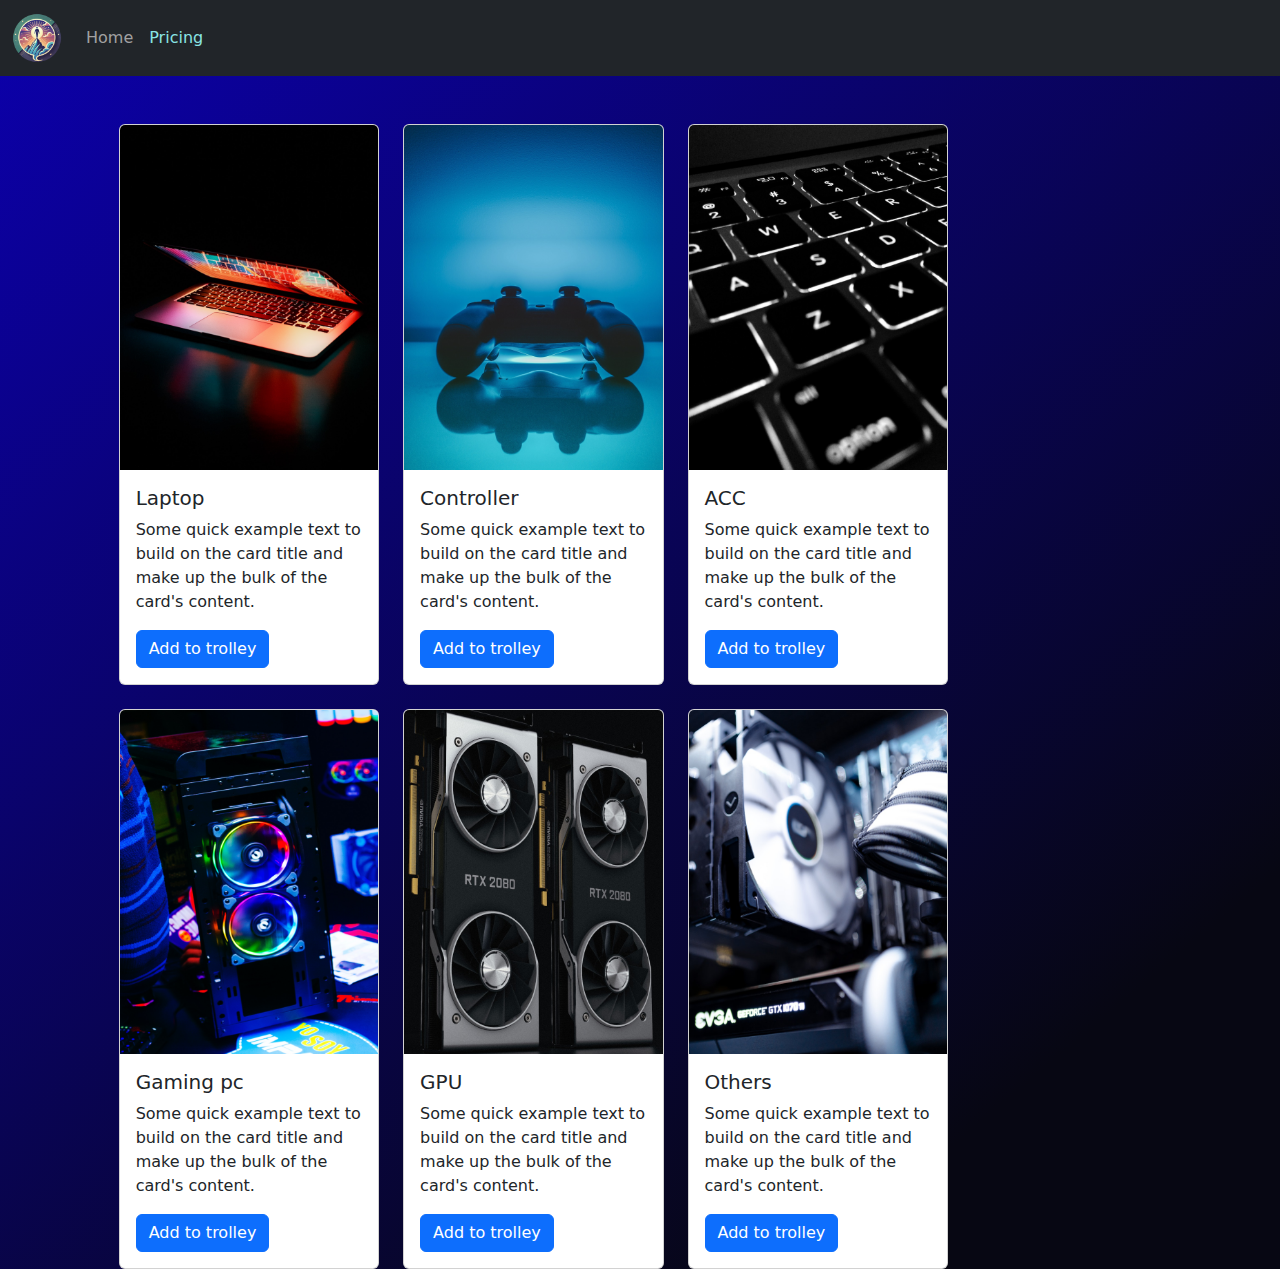
==== pricing.html @ 269f8939 "divided the container into 3 parts, added product cards" ====
<!DOCTYPE html>
<html lang="en">

<head>
    <meta charset="UTF-8">
    <meta name="viewport" content="width=device-width, initial-scale=1.0">
    <link href="https://cdn.jsdelivr.net/npm/bootstrap@5.3.3/dist/css/bootstrap.min.css" rel="stylesheet"
        integrity="sha384-QWTKZyjpPEjISv5WaRU9OFeRpok6YctnYmDr5pNlyT2bRjXh0JMhjY6hW+ALEwIH" crossorigin="anonymous">
    <link rel="stylesheet" href="sources/styles/my-styles.css">
    <title>Document</title>
</head>

<body>
    <header>
        <nav class="navbar navbar-expand-lg bg-dark">
            <div class="container-fluid">
                <a class="navbar-brand" href="index.html"><img src="sources/images/Logo.png" alt="Logo image"></a>
                <button class="navbar-toggler" type="button" data-bs-toggle="collapse" data-bs-target="#navbarNav"
                    aria-controls="navbarNav" aria-expanded="false" aria-label="Toggle navigation">
                    <span class="navbar-toggler-icon"></span>
                </button>
                <div class="collapse navbar-collapse" id="navbarNav">
                    <ul class="navbar-nav">
                        <li class="nav-item">
                            <a class="nav-link" aria-current="page" href="index.html">Home</a>
                        </li>
                        <li class="nav-item">
                            <a class="nav-link active" href="pricing.html">Pricing</a>
                        </li>
                    </ul>
                </div>
            </div>
        </nav>
    </header>


    <section>
        <div class="container-fluid mt-4">
            <div class="row">

                <div class="col-lg-1">

                </div>

                <div class="col-lg-8 col-md-12">
                    <div class="row">
                        <div class="col-lg-4 col-md-6">
                            <div class="card mt-4">
                                <img src="sources/images/laptop.png" class="card-img-top" alt="Laptop image">
                                <div class="card-body">
                                    <h5 class="card-title">Laptop</h5>
                                    <p class="card-text">Some quick example text to build on the card title and make up
                                        the bulk
                                        of the card's content.</p>
                                    <a href="#" class="btn btn-primary">Add to trolley</a>
                                </div>
                            </div>
                        </div>
                        <div class="col-lg-4 col-md-6 mt-4">
                            <div class="card">
                                <img src="sources/images/controller.png" class="card-img-top" alt="Controller image">
                                <div class="card-body">
                                    <h5 class="card-title">Controller</h5>
                                    <p class="card-text">Some quick example text to build on the card title and make up
                                        the bulk
                                        of the card's content.</p>
                                    <a href="#" class="btn btn-primary">Add to trolley</a>
                                </div>
                            </div>
                        </div>
                        <div class="col-lg-4 col-md-6 mt-4">
                            <div class="card">
                                <img src="sources/images/acc.png" class="card-img-top" alt="ACC image">
                                <div class="card-body">
                                    <h5 class="card-title">ACC</h5>
                                    <p class="card-text">Some quick example text to build on the card title and make up
                                        the bulk
                                        of the card's content.</p>
                                    <a href="#" class="btn btn-primary">Add to trolley</a>
                                </div>
                            </div>
                        </div>
                        <div class="col-lg-4 col-md-6 mt-4">
                            <div class="card">
                                <img src="sources/images/gaming pc.png" class="card-img-top" alt="Gamin ps image">
                                <div class="card-body">
                                    <h5 class="card-title">Gaming pc</h5>
                                    <p class="card-text">Some quick example text to build on the card title and make up
                                        the bulk
                                        of the card's content.</p>
                                    <a href="#" class="btn btn-primary">Add to trolley</a>
                                </div>
                            </div>
                        </div>
                        <div class="col-lg-4 col-md-6 mt-4">
                            <div class="card">
                                <img src="sources/images/gpu.png" class="card-img-top" alt="GPU image">
                                <div class="card-body">
                                    <h5 class="card-title">GPU</h5>
                                    <p class="card-text">Some quick example text to build on the card title and make up
                                        the bulk
                                        of the card's content.</p>
                                    <a href="#" class="btn btn-primary">Add to trolley</a>
                                </div>
                            </div>
                        </div>
                        <div class="col-lg-4 col-md-6 mt-4">
                            <div class="card">
                                <img src="sources/images/other.png" class="card-img-top" alt="Others image">
                                <div class="card-body">
                                    <h5 class="card-title">Others</h5>
                                    <p class="card-text">Some quick example text to build on the card title and make up
                                        the bulk
                                        of the card's content.</p>
                                    <a href="#" class="btn btn-primary">Add to trolley</a>
                                </div>
                            </div>
                        </div>
                    </div>
                </div>

                <div class="col-lg-3 col-md-12">

                </div>

            </div>
        </div>
    </section>


    <footer>

    </footer>


    <script src="https://cdn.jsdelivr.net/npm/bootstrap@5.3.3/dist/js/bootstrap.bundle.min.js"
        integrity="sha384-YvpcrYf0tY3lHB60NNkmXc5s9fDVZLESaAA55NDzOxhy9GkcIdslK1eN7N6jIeHz"
        crossorigin="anonymous"></script>
</body>

</html>
---- sources/styles/my-styles.css ----
body {
    background: linear-gradient(140deg, #0c00ad 0%, #070713 83%);
}

/* menu nav */

.navbar-brand img{
    width: 50px;
}

.nav-link {
    color: rgb(161, 161, 161);
}

.navbar-nav .nav-link.active {
    color: rgb(137, 228, 228);
}

.navbar-toggler {
    background-color: rgb(137, 228, 228);
}
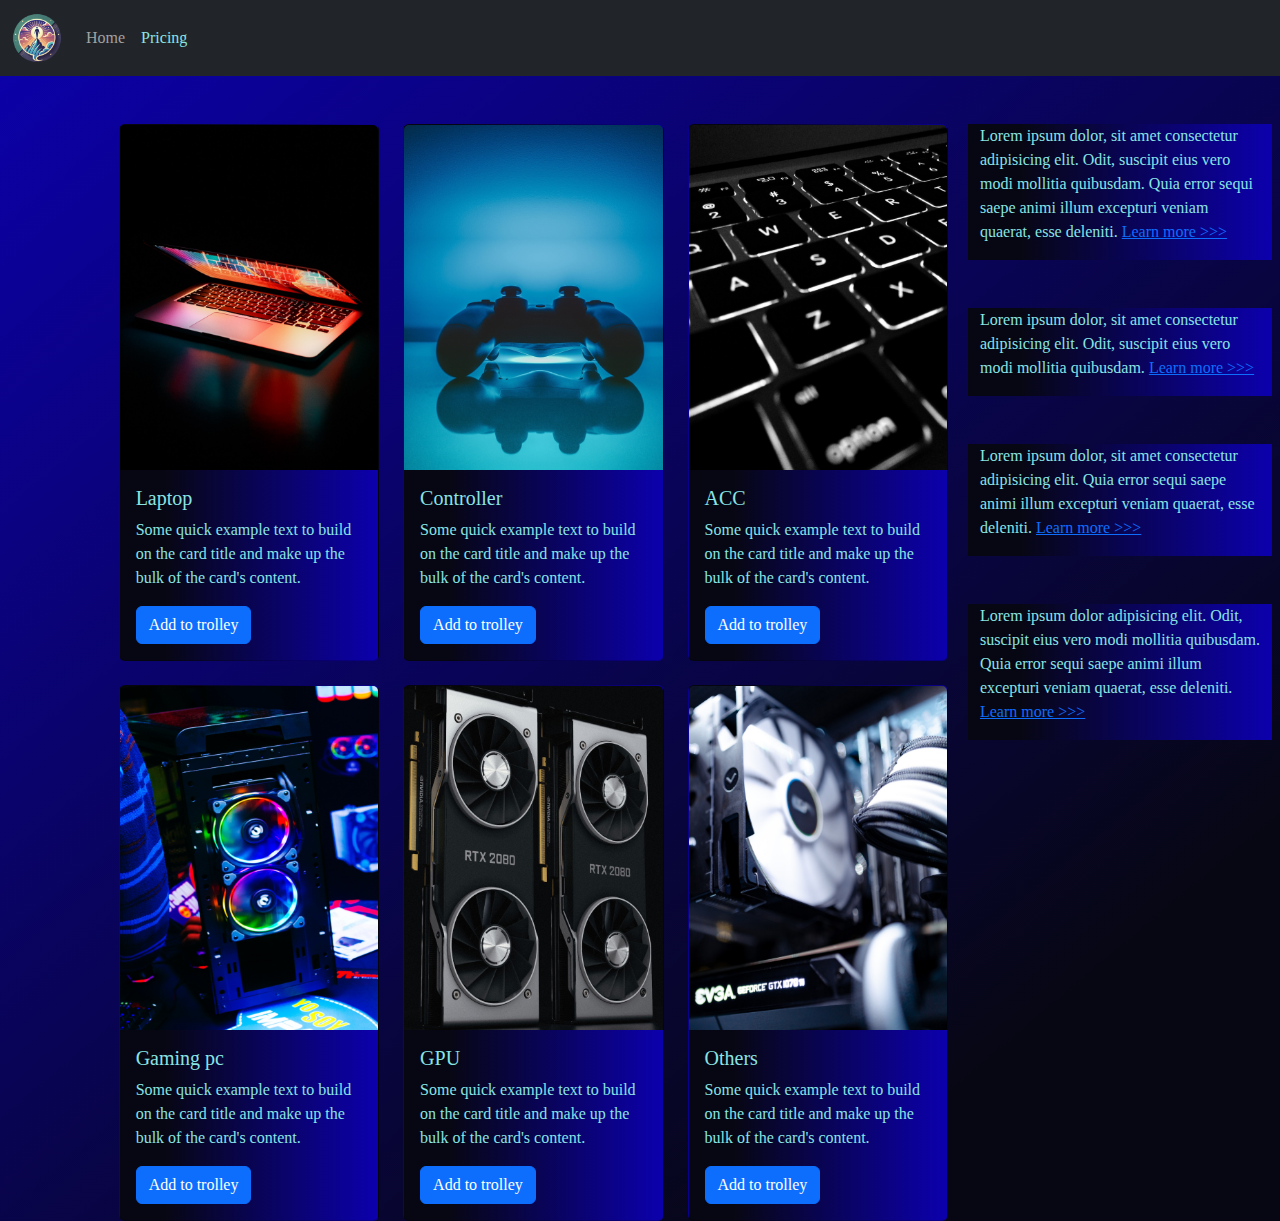
==== commit 348f4420: "added right sidebar" ====
--- a/pricing.html
+++ b/pricing.html
@@ -120,6 +120,26 @@
                 </div>
 
                 <div class="col-lg-3 col-md-12">
+                    <div class="row px-2">
+                        <div class="col-lg-12 sidebar my-4">
+                            <p>Lorem ipsum dolor, sit amet consectetur adipisicing elit. Odit, suscipit eius vero modi
+                                mollitia quibusdam. Quia error sequi saepe animi illum excepturi veniam quaerat, esse
+                                deleniti. <a href="#">Learn more >>></a></p>
+                        </div>
+                        <div class="col-lg-12 sidebar my-4">
+                            <p>Lorem ipsum dolor, sit amet consectetur adipisicing elit. Odit, suscipit eius vero modi
+                                mollitia quibusdam. <a href="#">Learn more >>></a></p>
+                        </div>
+                        <div class="col-lg-12 sidebar my-4">
+                            <p>Lorem ipsum dolor, sit amet consectetur adipisicing elit. Quia error sequi saepe animi illum excepturi veniam quaerat, esse
+                                deleniti. <a href="#">Learn more >>></a></p>
+                        </div>
+                        <div class="col-lg-12 sidebar my-4">
+                            <p>Lorem ipsum dolor adipisicing elit. Odit, suscipit eius vero modi
+                                mollitia quibusdam. Quia error sequi saepe animi illum excepturi veniam quaerat, esse
+                                deleniti. <a href="#">Learn more >>></a></p>
+                        </div>
+                    </div>
 
                 </div>
 
--- a/sources/styles/my-styles.css
+++ b/sources/styles/my-styles.css
@@ -1,4 +1,8 @@
+
+@import url('https://fonts.googleapis.com/css?family=Roboto&display=swap');
+
 body {
+    font-family: Michroma, serif;
     background: linear-gradient(140deg, #0c00ad 0%, #070713 83%);
 }
 
@@ -18,4 +22,16 @@
 
 .navbar-toggler {
     background-color: rgb(137, 228, 228);
+}
+
+
+
+.sidebar {
+    color: rgb(137, 228, 228);
+    background: linear-gradient(270deg, #0c00ad 0%, #070713 83%);
+}
+
+.card {
+    color: rgb(137, 228, 228);
+    background: linear-gradient(270deg, #0c00ad 0%, #070713 83%);
 }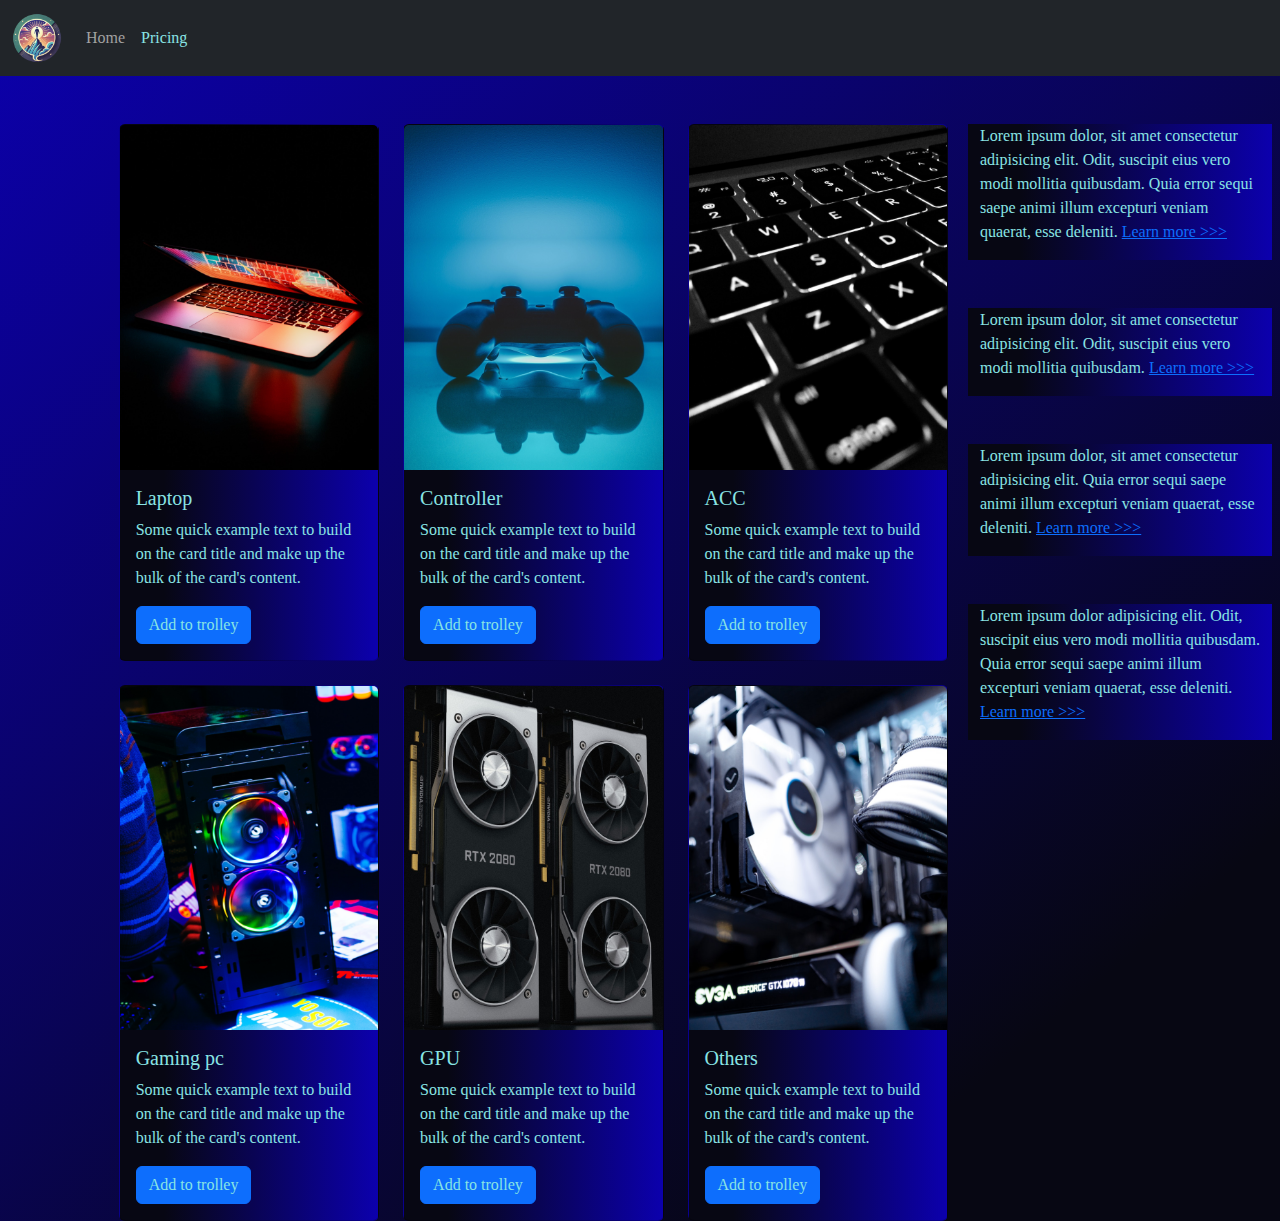
==== commit ab4bc9c7: "created links for product card" ====
--- a/pricing.html
+++ b/pricing.html
@@ -37,21 +37,20 @@
     <section>
         <div class="container-fluid mt-4">
             <div class="row">
-
                 <div class="col-lg-1">
-
                 </div>
 
                 <div class="col-lg-8 col-md-12">
                     <div class="row">
-                        <div class="col-lg-4 col-md-6">
-                            <div class="card mt-4">
-                                <img src="sources/images/laptop.png" class="card-img-top" alt="Laptop image">
+                        <div class="col-lg-4 col-md-6 mt-4">
+                            <div class="card">
+                                <a href="#"><img src="sources/images/laptop.png" class="card-img-top" alt="Laptop image"></a>
                                 <div class="card-body">
-                                    <h5 class="card-title">Laptop</h5>
-                                    <p class="card-text">Some quick example text to build on the card title and make up
-                                        the bulk
-                                        of the card's content.</p>
+                                    <h5 class="card-title"><a href="#">Laptop</a></h5>
+                                    <p class="card-text"><a href="#">
+                                        Some quick example text to build on the card title and make up
+                                            the bulk of the card's content.
+                                    </a></p>
                                     <a href="#" class="btn btn-primary">Add to trolley</a>
                                 </div>
                             </div>
--- a/sources/styles/my-styles.css
+++ b/sources/styles/my-styles.css
@@ -34,4 +34,9 @@
 .card {
     color: rgb(137, 228, 228);
     background: linear-gradient(270deg, #0c00ad 0%, #070713 83%);
+}
+
+.card a {
+    text-decoration: none;
+    color: rgb(137, 228, 228);
 }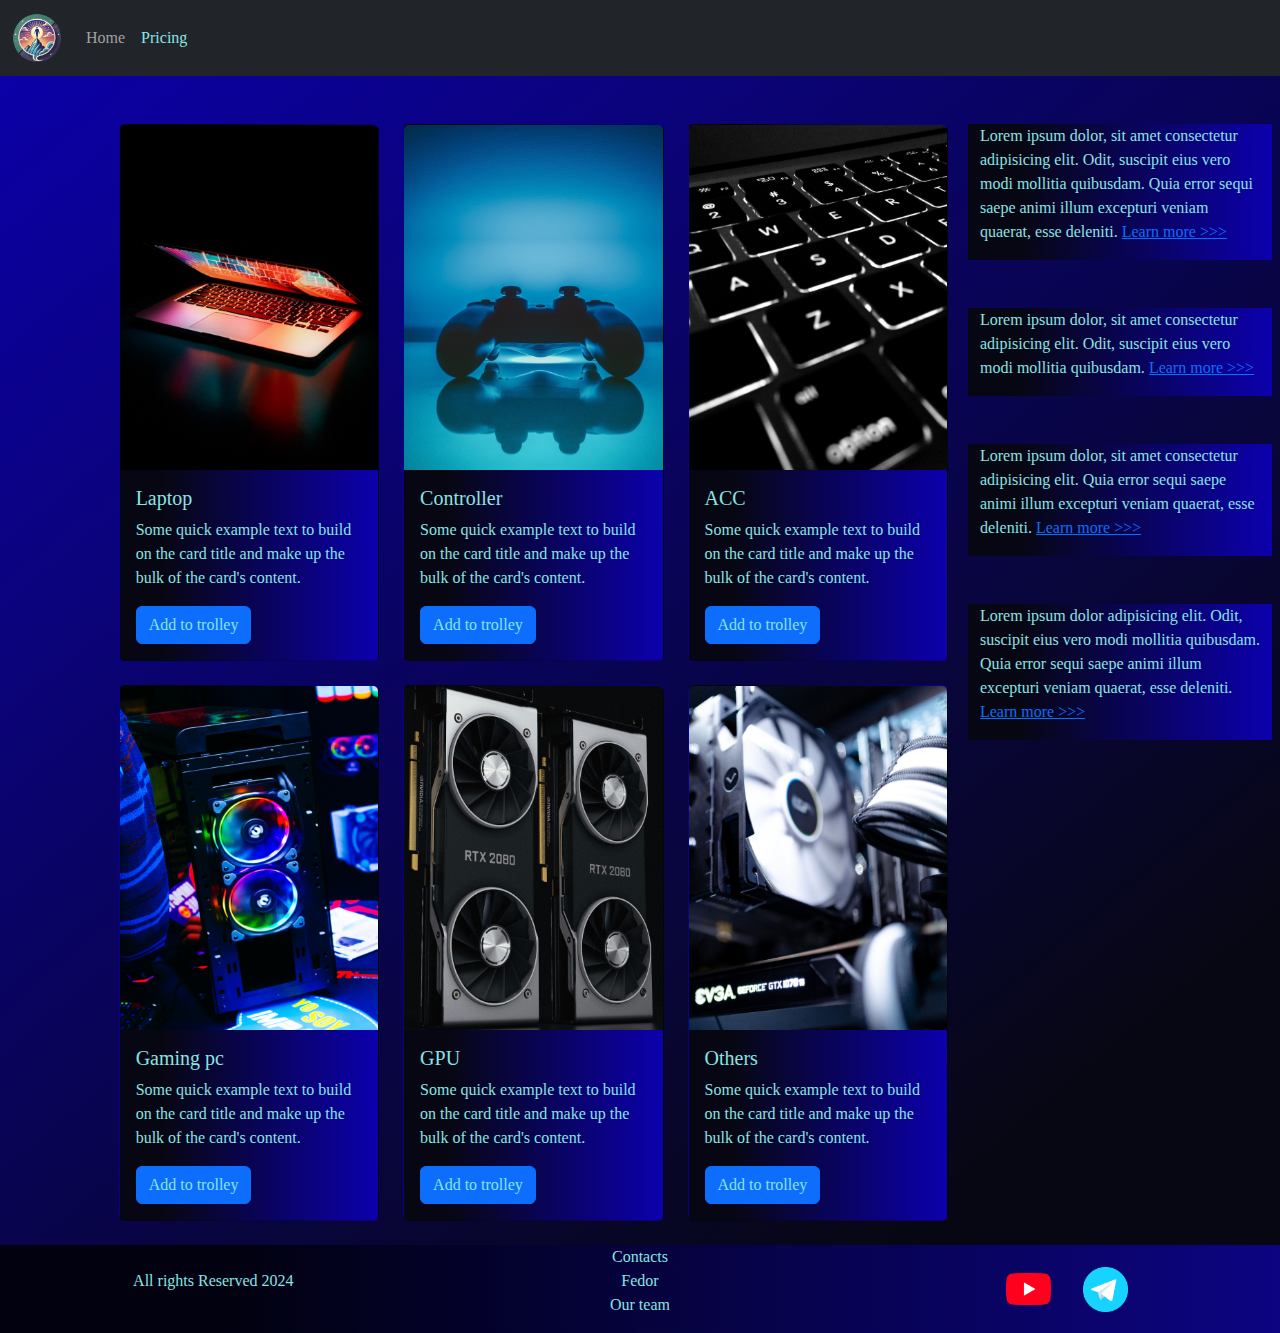
==== commit 2c802da8: "created footer" ====
--- a/pricing.html
+++ b/pricing.html
@@ -33,7 +33,6 @@
         </nav>
     </header>
 
-
     <section>
         <div class="container-fluid mt-4">
             <div class="row">
@@ -44,13 +43,14 @@
                     <div class="row">
                         <div class="col-lg-4 col-md-6 mt-4">
                             <div class="card">
-                                <a href="#"><img src="sources/images/laptop.png" class="card-img-top" alt="Laptop image"></a>
+                                <a href="#"><img src="sources/images/laptop.png" class="card-img-top"
+                                        alt="Laptop image"></a>
                                 <div class="card-body">
                                     <h5 class="card-title"><a href="#">Laptop</a></h5>
                                     <p class="card-text"><a href="#">
-                                        Some quick example text to build on the card title and make up
+                                            Some quick example text to build on the card title and make up
                                             the bulk of the card's content.
-                                    </a></p>
+                                        </a></p>
                                     <a href="#" class="btn btn-primary">Add to trolley</a>
                                 </div>
                             </div>
@@ -130,7 +130,8 @@
                                 mollitia quibusdam. <a href="#">Learn more >>></a></p>
                         </div>
                         <div class="col-lg-12 sidebar my-4">
-                            <p>Lorem ipsum dolor, sit amet consectetur adipisicing elit. Quia error sequi saepe animi illum excepturi veniam quaerat, esse
+                            <p>Lorem ipsum dolor, sit amet consectetur adipisicing elit. Quia error sequi saepe animi
+                                illum excepturi veniam quaerat, esse
                                 deleniti. <a href="#">Learn more >>></a></p>
                         </div>
                         <div class="col-lg-12 sidebar my-4">
@@ -139,16 +140,26 @@
                                 deleniti. <a href="#">Learn more >>></a></p>
                         </div>
                     </div>
-
                 </div>
-
             </div>
         </div>
     </section>
 
-
-    <footer>
-
+    <footer class="mt-4">
+        <div class="container-fluid">
+            <div class="row">
+                <div class="col-lg-4 col-md-12 footer-text text-center">
+                    <p>All rights Reserved 2024</p>
+                </div>
+                <div class="col-lg-4 col-md-12 footer-text text-center">
+                    <p>Contacts<br>Fedor<br>Our team</p>
+                </div>
+                <div class="col-lg-4 col-md-12 media-links">
+                    <img src="sources/images/yt.png" alt="YouTube image">
+                    <img src="sources/images/tg.png" alt="Telegram image">
+                </div>
+            </div>
+        </div>
     </footer>
 
 
--- a/sources/styles/my-styles.css
+++ b/sources/styles/my-styles.css
@@ -39,4 +39,31 @@
 .card a {
     text-decoration: none;
     color: rgb(137, 228, 228);
+}
+
+.slide-text, .footer-text {
+    color: rgb(137, 228, 228);
+    margin: auto auto;
+}
+
+footer {
+    background: linear-gradient(270deg, #0c0481 0%, #01010f 83%);    
+}
+
+.media-links {
+    display: flex;
+    justify-content: center;
+    align-items: center;
+}
+
+.media-links img {
+    width: 45px;
+    margin-inline: 1em;
+}
+
+
+@media (max-width: 755px) {
+    .carousel-indicators {
+        display: none;
+    }
 }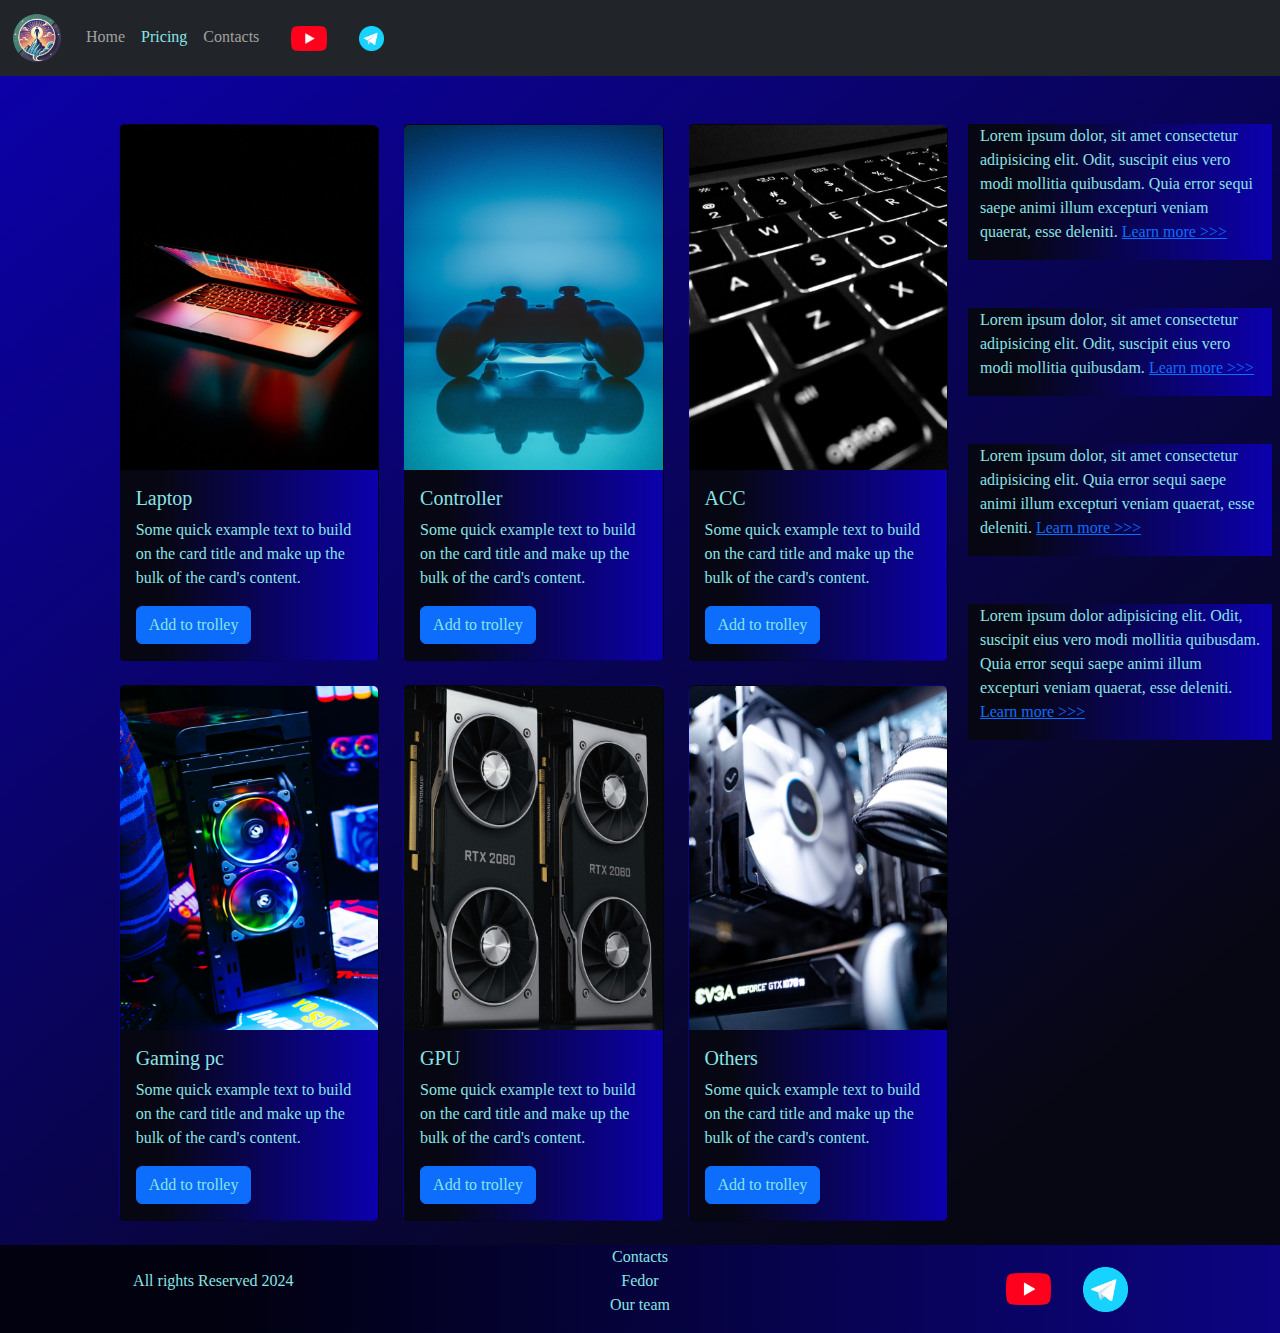
==== commit bd6dfa40: "added media links to navbar" ====
--- a/pricing.html
+++ b/pricing.html
@@ -26,6 +26,15 @@
                         </li>
                         <li class="nav-item">
                             <a class="nav-link active" href="pricing.html">Pricing</a>
+                        </li>
+                        <li class="nav-item">
+                            <a class="nav-link" href="#">Contacts</a>
+                        </li>
+                        <li class="nav-item">
+                            <a class="nav-link" href="#"><img src="sources/images/yt.png" alt="YouTube image"></a>
+                        </li>
+                        <li class="nav-item">
+                            <a class="nav-link" href="#"><img src="sources/images/tg.png" alt="Telegram image"></a>
                         </li>
                     </ul>
                 </div>
--- a/sources/styles/my-styles.css
+++ b/sources/styles/my-styles.css
@@ -5,6 +5,7 @@
     font-family: Michroma, serif;
     background: linear-gradient(140deg, #0c00ad 0%, #070713 83%);
 }
+
 
 /* menu nav */
 
@@ -14,6 +15,11 @@
 
 .nav-link {
     color: rgb(161, 161, 161);
+}
+
+.nav-link img {
+    height: 25px;
+    margin-left: 1em;
 }
 
 .navbar-nav .nav-link.active {
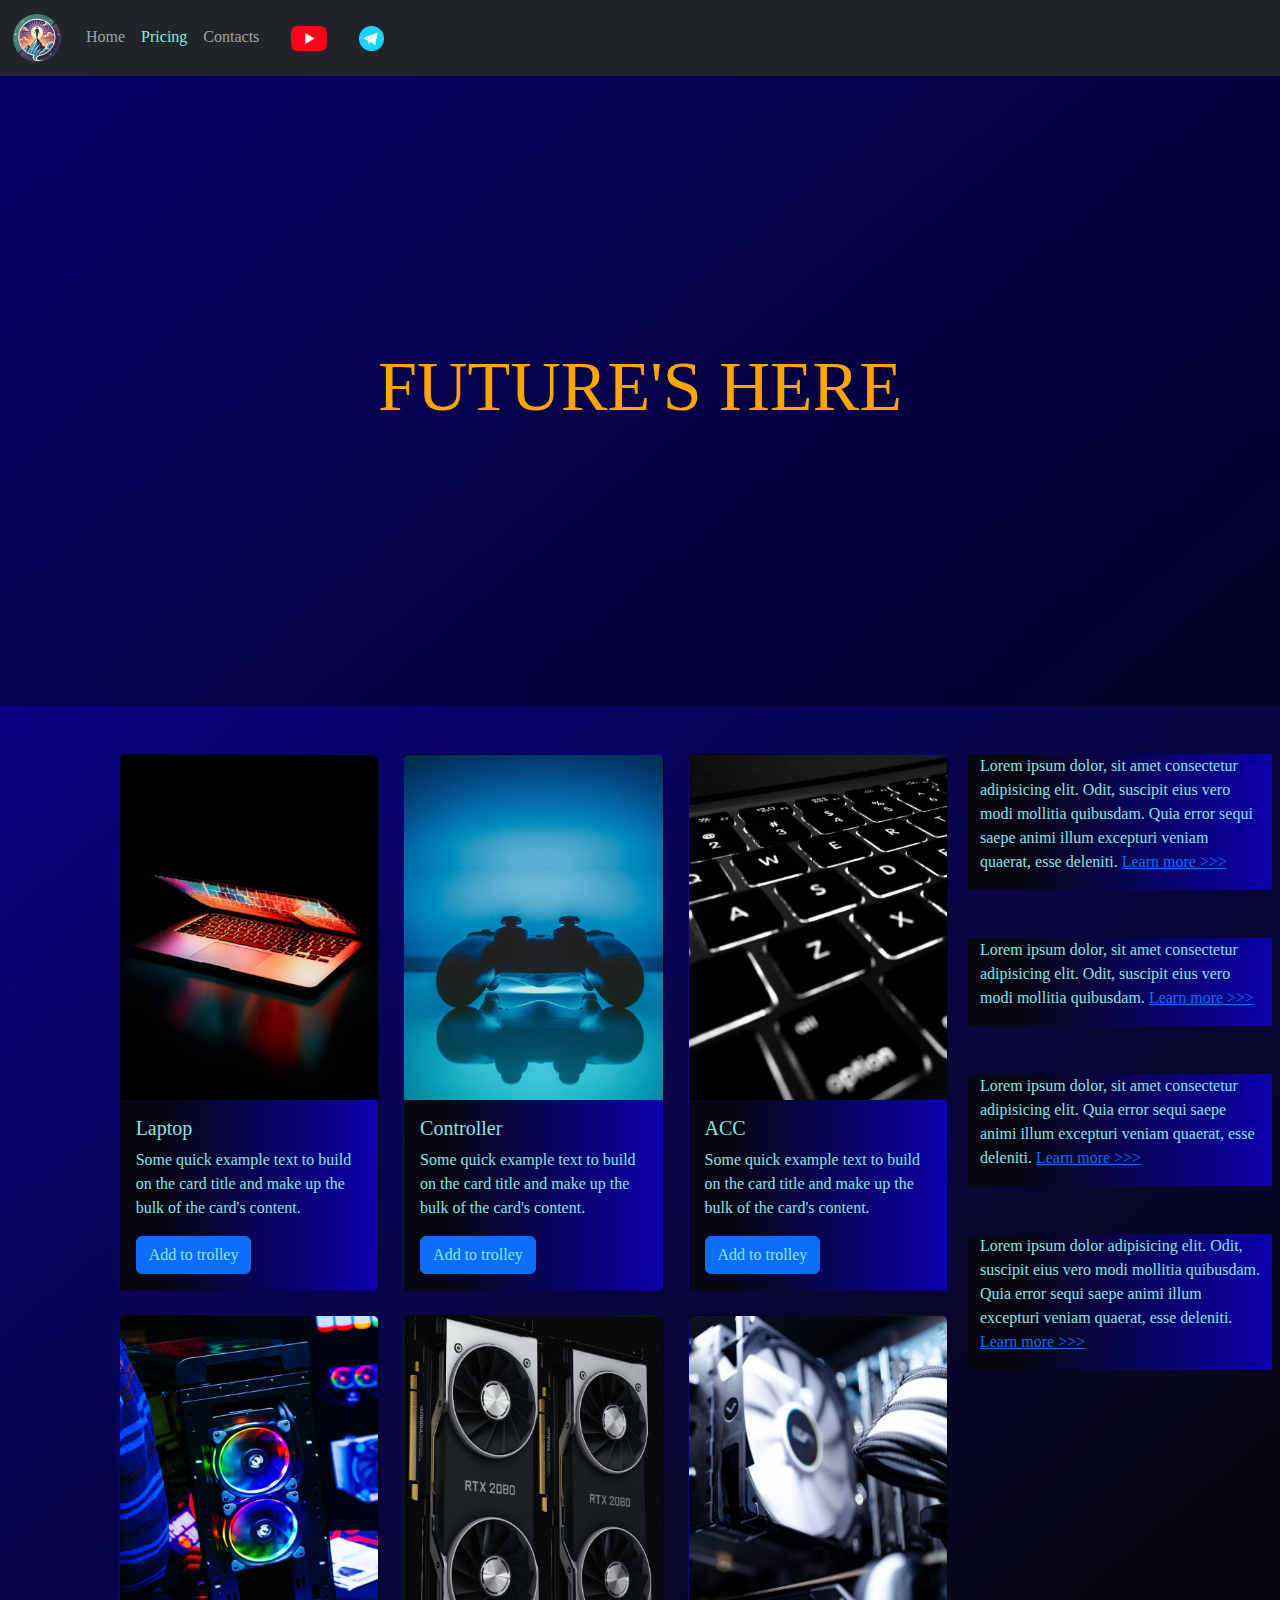
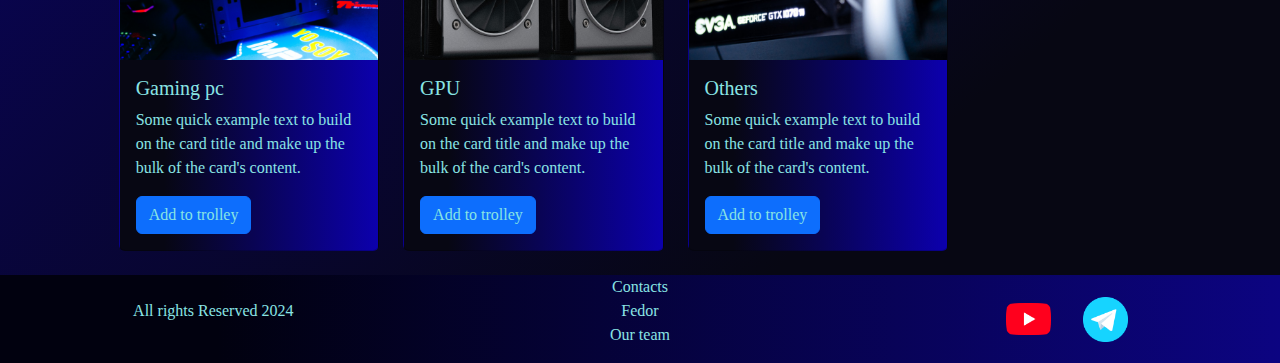
==== commit b273026d: "video added" ====
--- a/pricing.html
+++ b/pricing.html
@@ -7,7 +7,9 @@
     <link href="https://cdn.jsdelivr.net/npm/bootstrap@5.3.3/dist/css/bootstrap.min.css" rel="stylesheet"
         integrity="sha384-QWTKZyjpPEjISv5WaRU9OFeRpok6YctnYmDr5pNlyT2bRjXh0JMhjY6hW+ALEwIH" crossorigin="anonymous">
     <link rel="stylesheet" href="sources/styles/my-styles.css">
-    <title>Document</title>
+    <link rel="stylesheet" href="sources/styles/bg-video.css">
+    <link rel="icon" type="image/png" href="sources/images/Logo.png">
+    <title>The best day!</title>
 </head>
 
 <body>
@@ -43,6 +45,14 @@
     </header>
 
     <section>
+        <div class="bg-video">
+            <video type="video/mp4" src="sources/videos/15 seconds.mp4" autoplay muted loop></video>
+            <div class="effects"></div>
+            <div class="video-text">
+                <h1>FUTURE'S HERE</h1>
+            </div>
+        </div>
+
         <div class="container-fluid mt-4">
             <div class="row">
                 <div class="col-lg-1">
--- a/sources/styles/my-styles.css
+++ b/sources/styles/my-styles.css
@@ -4,6 +4,10 @@
 body {
     font-family: Michroma, serif;
     background: linear-gradient(140deg, #0c00ad 0%, #070713 83%);
+}
+
+p {
+    color: rgb(137, 228, 228);
 }
 
 
@@ -52,7 +56,7 @@
     margin: auto auto;
 }
 
-footer {
+footer, .btn-outline-primary {
     background: linear-gradient(270deg, #0c0481 0%, #01010f 83%);    
 }
 
@@ -67,9 +71,48 @@
     margin-inline: 1em;
 }
 
+.call-anim {
+    animation: call-anim 3s linear 0s 10 alternate none;
+}
+
+@keyframes call-anim {
+	0%,
+	100% {
+		transform: translateX(0%);
+		transform-origin: 50% 50%;
+	}
+
+	15% {
+		transform: translateX(-30px) rotate(-6deg);
+	}
+
+	30% {
+		transform: translateX(15px) rotate(6deg);
+	}
+
+	45% {
+		transform: translateX(-15px) rotate(-3.6deg);
+	}
+
+	60% {
+		transform: translateX(9px) rotate(2.4deg);
+	}
+
+	75% {
+		transform: translateX(-6px) rotate(-1.2deg);
+	}
+}
 
 @media (max-width: 755px) {
     .carousel-indicators {
         display: none;
     }
+}
+
+
+/*When viewing the site through the Yandex browser, 
+a div tr-popup appears. I removed the display of tr-popup */
+
+div#tr-popup.tr-popup {
+    display: none;
 }--- a/sources/styles/bg-video.css
+++ b/sources/styles/bg-video.css
@@ -0,0 +1,38 @@
+.bg-video {
+    height: 70vh;
+    width: 100%;
+    position: relative;
+    display: flex;
+    justify-content: center;
+    align-items: center;
+}
+
+.bg-video video {
+    height: 70vh;
+    width: 100%;
+    position: absolute;
+    top: 0;
+    left: 0;
+    object-fit: cover;
+    z-index: 1;
+}
+
+.effects {
+    height: 70vh;
+    width: 100%;
+    position: absolute;
+    top: 0;
+    left: 0;
+    object-fit: cover;
+    z-index: 2;
+    background-color: rgba(0, 0, 0, 0.373);
+}
+
+.video-text {
+    color: rgb(255, 165, 0);
+    z-index: 2;
+}
+
+.video-text h1{
+    font-size: 70px;
+}
